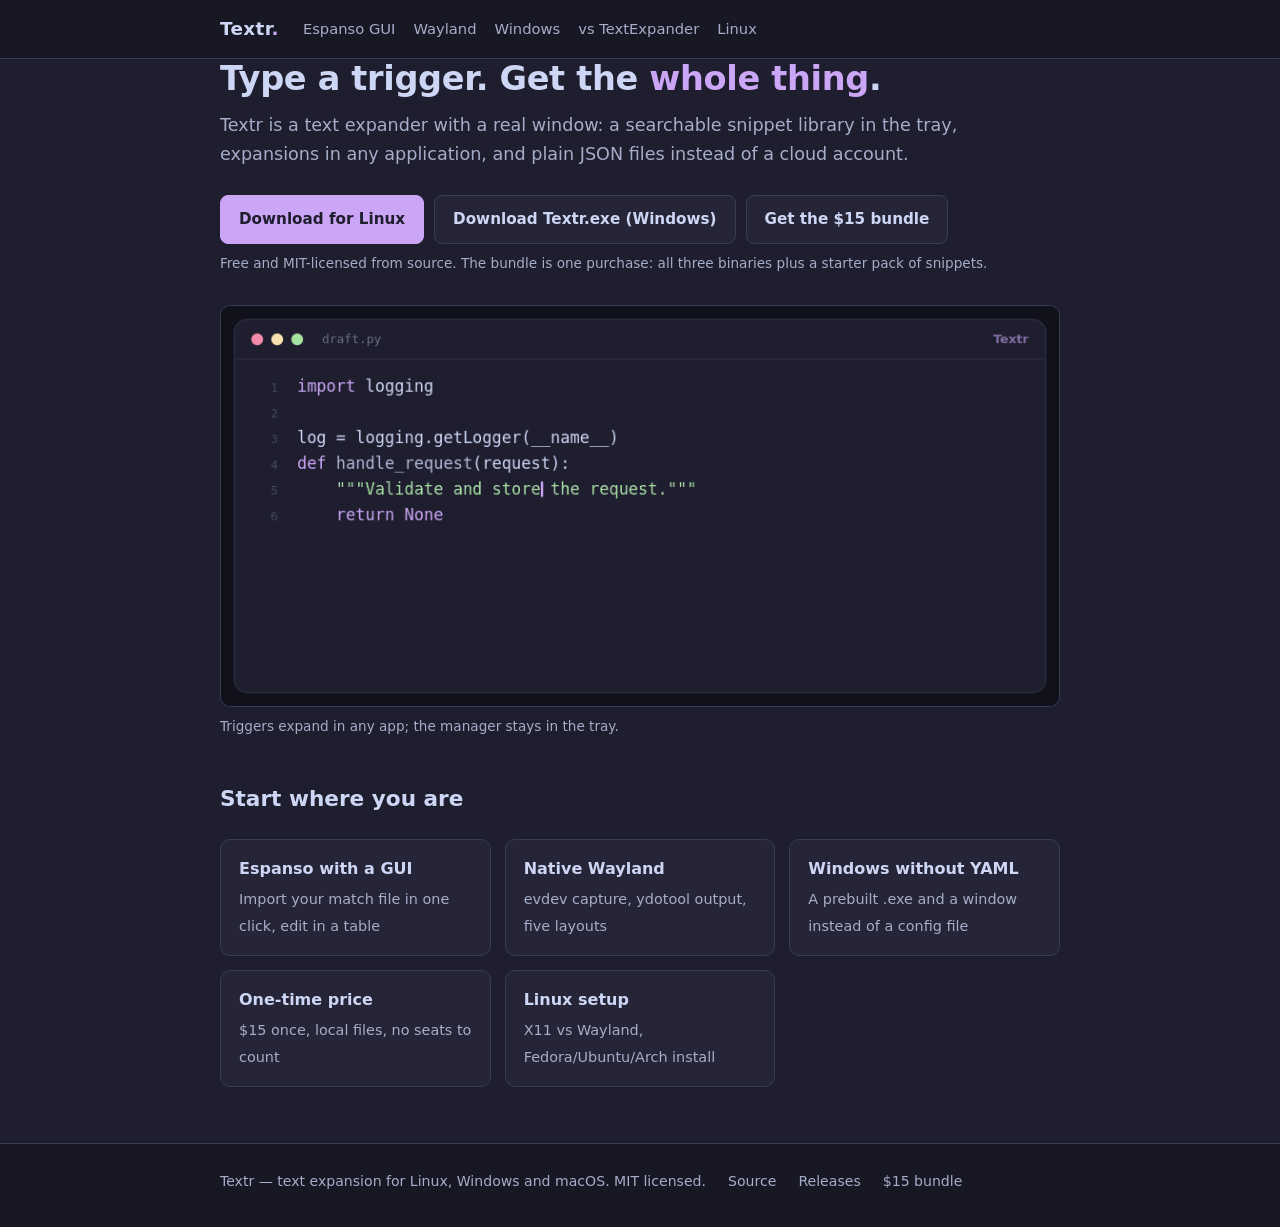
==== index.html @ 87aaef40 "Serve the landing pages from the Pages branch root Pages is enabled as a branch deploy from master, " ====
<!doctype html>
<html lang="en">
<head>
<meta charset="utf-8">
<meta name="viewport" content="width=device-width, initial-scale=1">
<title>Textr — text expansion for Linux, Windows and macOS</title>
<meta name="description" content="Type a short trigger anywhere and Textr expands it into full text, code templates or actions. A GUI, plain JSON snippet files, one-time price.">
<meta name="theme-color" content="#1e1e2e">
<link rel="stylesheet" href="style.css">
</head>
<body>
<header class="nav">
  <div class="wrap">
    <a class="brand" href="./">Textr<span>.</span></a>
    <nav>
      <a href="espanso-gui/">Espanso GUI</a>
      <a href="text-expander-wayland/">Wayland</a>
      <a href="espanso-alternative-windows/">Windows</a>
      <a href="textexpander-alternative/">vs TextExpander</a>
      <a href="text-expander-linux/">Linux</a>
    </nav>
  </div>
</header>

<main class="wrap">
  <h1>Type a trigger. Get the <em>whole thing</em>.</h1>
  <p class="lede">Textr is a text expander with a real window: a searchable snippet library in the tray, expansions in any application, and plain JSON files instead of a cloud account.</p>

  <div class="buttons">
    <a class="btn btn-primary" href="https://github.com/Landaluce/Textr/releases/latest">Download for Linux</a>
    <a class="btn" href="https://github.com/Landaluce/Textr/releases/latest">Download Textr.exe (Windows)</a>
    <a class="btn" href="https://alvaroluce.gumroad.com/l/textr">Get the $15 bundle</a>
  </div>
  <p class="hint">Free and MIT-licensed from source. The bundle is one purchase: all three binaries plus a starter pack of snippets.</p>

  <figure>
    <img src="assets/demo.gif" width="880" height="420" alt="A trigger expanding into a Python function template in an editor">
    <figcaption>Triggers expand in any app; the manager stays in the tray.</figcaption>
  </figure>

  <h2>Start where you are</h2>
  <div class="cards">
    <a class="card" href="espanso-gui/"><strong>Espanso with a GUI</strong><span>Import your match file in one click, edit in a table</span></a>
    <a class="card" href="text-expander-wayland/"><strong>Native Wayland</strong><span>evdev capture, ydotool output, five layouts</span></a>
    <a class="card" href="espanso-alternative-windows/"><strong>Windows without YAML</strong><span>A prebuilt .exe and a window instead of a config file</span></a>
    <a class="card" href="textexpander-alternative/"><strong>One-time price</strong><span>$15 once, local files, no seats to count</span></a>
    <a class="card" href="text-expander-linux/"><strong>Linux setup</strong><span>X11 vs Wayland, Fedora/Ubuntu/Arch install</span></a>
  </div>
</main>

<footer>
  <div class="wrap">
    <span>Textr — text expansion for Linux, Windows and macOS. MIT licensed.</span>
    <a href="https://github.com/Landaluce/Textr">Source</a>
    <a href="https://github.com/Landaluce/Textr/releases/latest">Releases</a>
    <a href="https://alvaroluce.gumroad.com/l/textr">$15 bundle</a>
  </div>
</footer>
</body>
</html>
---- style.css ----
:root {
  --bg: #1e1e2e;
  --bg-deep: #181825;
  --panel: #252537;
  --border: #3b3b52;
  --text: #cdd6f4;
  --muted: #a6adc8;
  --accent: #cba6f7;
  --accent-2: #89b4fa;
  --green: #a6e3a1;
  --red: #f38ba8;
}

* { box-sizing: border-box; }

html { -webkit-text-size-adjust: 100%; }

body {
  margin: 0;
  background: var(--bg);
  color: var(--text);
  font: 16px/1.65 system-ui, -apple-system, "Segoe UI", Roboto, Ubuntu, Cantarell, sans-serif;
}

.wrap { max-width: 880px; margin: 0 auto; padding: 0 20px; }

a { color: var(--accent-2); text-decoration: none; }
a:hover { text-decoration: underline; }

header.nav {
  border-bottom: 1px solid var(--border);
  background: var(--bg-deep);
  position: sticky;
  top: 0;
  z-index: 10;
}
header.nav .wrap {
  display: flex;
  align-items: center;
  gap: 24px;
  min-height: 58px;
  flex-wrap: wrap;
}
.brand {
  font-weight: 700;
  font-size: 1.15rem;
  color: var(--text);
  letter-spacing: 0.02em;
}
.brand span { color: var(--accent); }
header.nav nav { display: flex; gap: 18px; flex-wrap: wrap; font-size: 0.92rem; }
header.nav nav a { color: var(--muted); }
header.nav nav a:hover { color: var(--text); text-decoration: none; }
header.nav nav a[aria-current="page"] { color: var(--text); border-bottom: 2px solid var(--accent); padding-bottom: 2px; }

main { padding: 44px 0 20px; }

h1 {
  font-size: 2.1rem;
  line-height: 1.2;
  margin: 0 0 12px;
  letter-spacing: -0.01em;
}
h1 em { color: var(--accent); font-style: normal; }
h2 { font-size: 1.35rem; margin: 44px 0 12px; }
h3 { font-size: 1.05rem; margin: 26px 0 6px; }

.lede { font-size: 1.1rem; color: var(--muted); margin: 0 0 26px; max-width: 66ch; }

.buttons { display: flex; gap: 10px; flex-wrap: wrap; margin: 26px 0 8px; }
.btn {
  display: inline-block;
  padding: 11px 18px;
  border-radius: 8px;
  border: 1px solid var(--border);
  background: var(--panel);
  color: var(--text);
  font-weight: 600;
  font-size: 0.95rem;
}
.btn:hover { border-color: var(--accent); text-decoration: none; }
.btn-primary { background: var(--accent); border-color: var(--accent); color: #1e1e2e; }
.btn-primary:hover { background: #d7b7fb; border-color: #d7b7fb; }
.hint { color: var(--muted); font-size: 0.85rem; margin: 0 0 30px; }

figure { margin: 26px 0; }
figure img {
  display: block;
  width: 100%;
  height: auto;
  border: 1px solid var(--border);
  border-radius: 10px;
  background: var(--bg-deep);
}
figcaption { color: var(--muted); font-size: 0.85rem; margin-top: 8px; }

.table-scroll { overflow-x: auto; margin: 18px 0 8px; }
table { width: 100%; border-collapse: collapse; font-size: 0.94rem; min-width: 520px; }
th, td { text-align: left; padding: 10px 12px; border-bottom: 1px solid var(--border); vertical-align: top; }
thead th { color: var(--muted); font-weight: 600; font-size: 0.82rem; text-transform: uppercase; letter-spacing: 0.06em; }
tbody th { font-weight: 600; color: var(--text); white-space: nowrap; }
td.yes { color: var(--green); }
td.no { color: var(--red); }

.note {
  border: 1px solid var(--border);
  border-left: 3px solid var(--accent);
  background: var(--panel);
  border-radius: 8px;
  padding: 16px 18px;
  margin: 22px 0;
}
.note h2, .note h3 { margin-top: 0; }
.note ul { margin: 8px 0 0; padding-left: 20px; }
.note li { margin: 5px 0; }

ol, ul { padding-left: 22px; }
li { margin: 6px 0; }

code, pre {
  font-family: ui-monospace, SFMono-Regular, "SF Mono", Menlo, Consolas, monospace;
  font-size: 0.9em;
}
code { background: var(--bg-deep); border: 1px solid var(--border); border-radius: 4px; padding: 1px 5px; }
pre {
  background: var(--bg-deep);
  border: 1px solid var(--border);
  border-radius: 8px;
  padding: 14px 16px;
  overflow-x: auto;
}
pre code { background: none; border: 0; padding: 0; }

.cards { display: grid; grid-template-columns: repeat(auto-fit, minmax(240px, 1fr)); gap: 14px; margin: 22px 0; }
.card {
  display: block;
  border: 1px solid var(--border);
  background: var(--panel);
  border-radius: 10px;
  padding: 16px 18px;
  color: var(--text);
}
.card:hover { border-color: var(--accent); text-decoration: none; }
.card strong { display: block; margin-bottom: 4px; }
.card span { color: var(--muted); font-size: 0.9rem; }

footer {
  border-top: 1px solid var(--border);
  background: var(--bg-deep);
  color: var(--muted);
  font-size: 0.88rem;
  margin-top: 56px;
  padding: 26px 0 34px;
}
footer .wrap { display: flex; gap: 10px 22px; flex-wrap: wrap; }
footer a { color: var(--muted); }
footer a:hover { color: var(--text); }

@media (max-width: 560px) {
  h1 { font-size: 1.7rem; }
  main { padding-top: 30px; }
  .btn { width: 100%; text-align: center; }
}
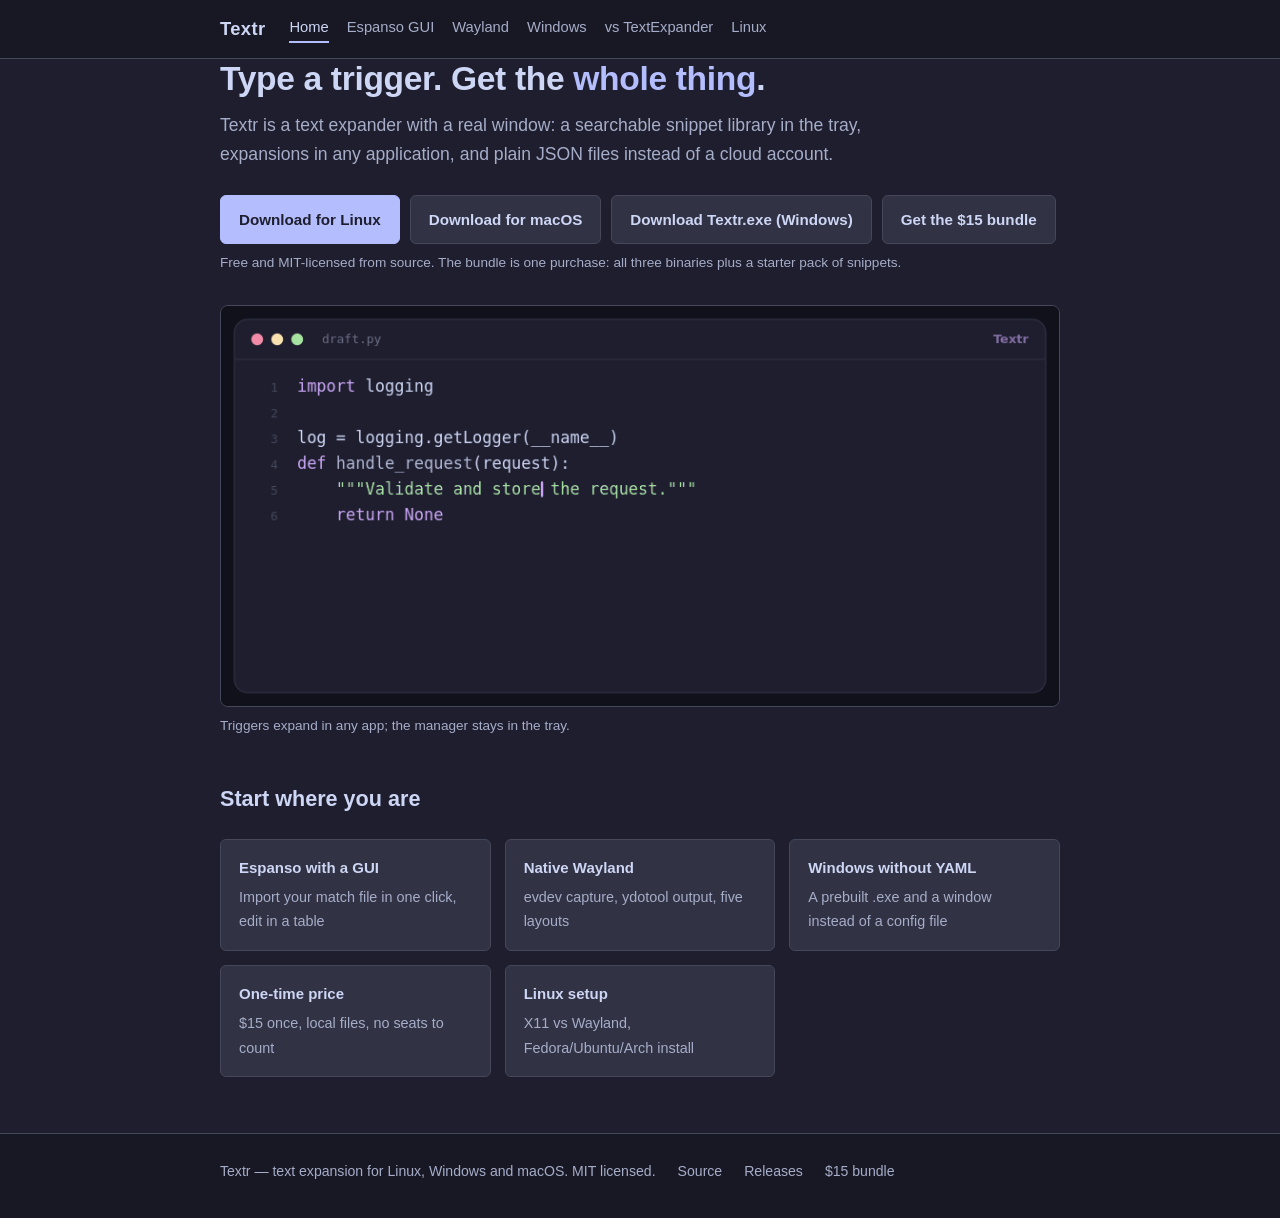
==== commit 592b7673: "Add a macOS download and Home link, and match the app's theme tokens The macOS build had no button a" ====
--- a/index.html
+++ b/index.html
@@ -6,13 +6,16 @@
 <title>Textr — text expansion for Linux, Windows and macOS</title>
 <meta name="description" content="Type a short trigger anywhere and Textr expands it into full text, code templates or actions. A GUI, plain JSON snippet files, one-time price.">
 <meta name="theme-color" content="#1e1e2e">
-<link rel="stylesheet" href="style.css">
+<meta name="color-scheme" content="dark">
+<style>html{background:#1e1e2e;color:#cdd6f4}</style>
+<link rel="stylesheet" href="style.css?v=2">
 </head>
 <body>
 <header class="nav">
   <div class="wrap">
-    <a class="brand" href="./">Textr<span>.</span></a>
+    <a class="brand" href="./">Textr</a>
     <nav>
+      <a href="./" aria-current="page">Home</a>
       <a href="espanso-gui/">Espanso GUI</a>
       <a href="text-expander-wayland/">Wayland</a>
       <a href="espanso-alternative-windows/">Windows</a>
@@ -28,6 +31,7 @@
 
   <div class="buttons">
     <a class="btn btn-primary" href="https://github.com/Landaluce/Textr/releases/latest">Download for Linux</a>
+    <a class="btn" href="https://github.com/Landaluce/Textr/releases/latest">Download for macOS</a>
     <a class="btn" href="https://github.com/Landaluce/Textr/releases/latest">Download Textr.exe (Windows)</a>
     <a class="btn" href="https://alvaroluce.gumroad.com/l/textr">Get the $15 bundle</a>
   </div>
--- a/style.css
+++ b/style.css
@@ -1,30 +1,40 @@
+/* Palette mirrors Textr's own stylesheet.py (Catppuccin Mocha):
+   base #1e1e2e, mantle #181825, surface0 #313244, surface1 #45475a,
+   text #cdd6f4, subtext0 #a6adc8, lavender #b4befe, blue #89b4fa. */
+
 :root {
-  --bg: #1e1e2e;
-  --bg-deep: #181825;
-  --panel: #252537;
-  --border: #3b3b52;
+  --bg: #1e1e2e;       /* base, same as QWidget background */
+  --bg-deep: #181825;  /* mantle, used for header/footer/code */
+  --panel: #313244;    /* surface0, same as the app's buttons/panels */
+  --border: #45475a;   /* surface1, same as QGroupBox borders */
   --text: #cdd6f4;
   --muted: #a6adc8;
-  --accent: #cba6f7;
-  --accent-2: #89b4fa;
+  --accent: #b4befe;   /* lavender: the app's single primary action colour */
+  --link: #89b4fa;
   --green: #a6e3a1;
   --red: #f38ba8;
 }
 
 * { box-sizing: border-box; }
 
-html { -webkit-text-size-adjust: 100%; }
+html {
+  -webkit-text-size-adjust: 100%;
+  background: var(--bg);
+  color-scheme: dark;
+}
 
 body {
   margin: 0;
   background: var(--bg);
   color: var(--text);
-  font: 16px/1.65 system-ui, -apple-system, "Segoe UI", Roboto, Ubuntu, Cantarell, sans-serif;
+  font-family: "Segoe UI", "Ubuntu", "Noto Sans", Arial, system-ui, sans-serif;
+  font-size: 15px;
+  line-height: 1.65;
 }
 
 .wrap { max-width: 880px; margin: 0 auto; padding: 0 20px; }
 
-a { color: var(--accent-2); text-decoration: none; }
+a { color: var(--link); text-decoration: none; }
 a:hover { text-decoration: underline; }
 
 header.nav {
@@ -47,7 +57,6 @@
   color: var(--text);
   letter-spacing: 0.02em;
 }
-.brand span { color: var(--accent); }
 header.nav nav { display: flex; gap: 18px; flex-wrap: wrap; font-size: 0.92rem; }
 header.nav nav a { color: var(--muted); }
 header.nav nav a:hover { color: var(--text); text-decoration: none; }
@@ -71,7 +80,7 @@
 .btn {
   display: inline-block;
   padding: 11px 18px;
-  border-radius: 8px;
+  border-radius: 6px;
   border: 1px solid var(--border);
   background: var(--panel);
   color: var(--text);
@@ -80,7 +89,7 @@
 }
 .btn:hover { border-color: var(--accent); text-decoration: none; }
 .btn-primary { background: var(--accent); border-color: var(--accent); color: #1e1e2e; }
-.btn-primary:hover { background: #d7b7fb; border-color: #d7b7fb; }
+.btn-primary:hover { background: #c7d0fe; border-color: #c7d0fe; }
 .hint { color: var(--muted); font-size: 0.85rem; margin: 0 0 30px; }
 
 figure { margin: 26px 0; }
@@ -89,7 +98,7 @@
   width: 100%;
   height: auto;
   border: 1px solid var(--border);
-  border-radius: 10px;
+  border-radius: 8px;
   background: var(--bg-deep);
 }
 figcaption { color: var(--muted); font-size: 0.85rem; margin-top: 8px; }
@@ -106,7 +115,7 @@
   border: 1px solid var(--border);
   border-left: 3px solid var(--accent);
   background: var(--panel);
-  border-radius: 8px;
+  border-radius: 6px;
   padding: 16px 18px;
   margin: 22px 0;
 }
@@ -121,11 +130,17 @@
   font-family: ui-monospace, SFMono-Regular, "SF Mono", Menlo, Consolas, monospace;
   font-size: 0.9em;
 }
-code { background: var(--bg-deep); border: 1px solid var(--border); border-radius: 4px; padding: 1px 5px; }
+code {
+  background: var(--bg-deep);
+  border: 1px solid var(--border);
+  border-radius: 4px;
+  padding: 1px 5px;
+  color: var(--text);
+}
 pre {
   background: var(--bg-deep);
   border: 1px solid var(--border);
-  border-radius: 8px;
+  border-radius: 6px;
   padding: 14px 16px;
   overflow-x: auto;
 }
@@ -136,7 +151,7 @@
   display: block;
   border: 1px solid var(--border);
   background: var(--panel);
-  border-radius: 10px;
+  border-radius: 6px;
   padding: 16px 18px;
   color: var(--text);
 }
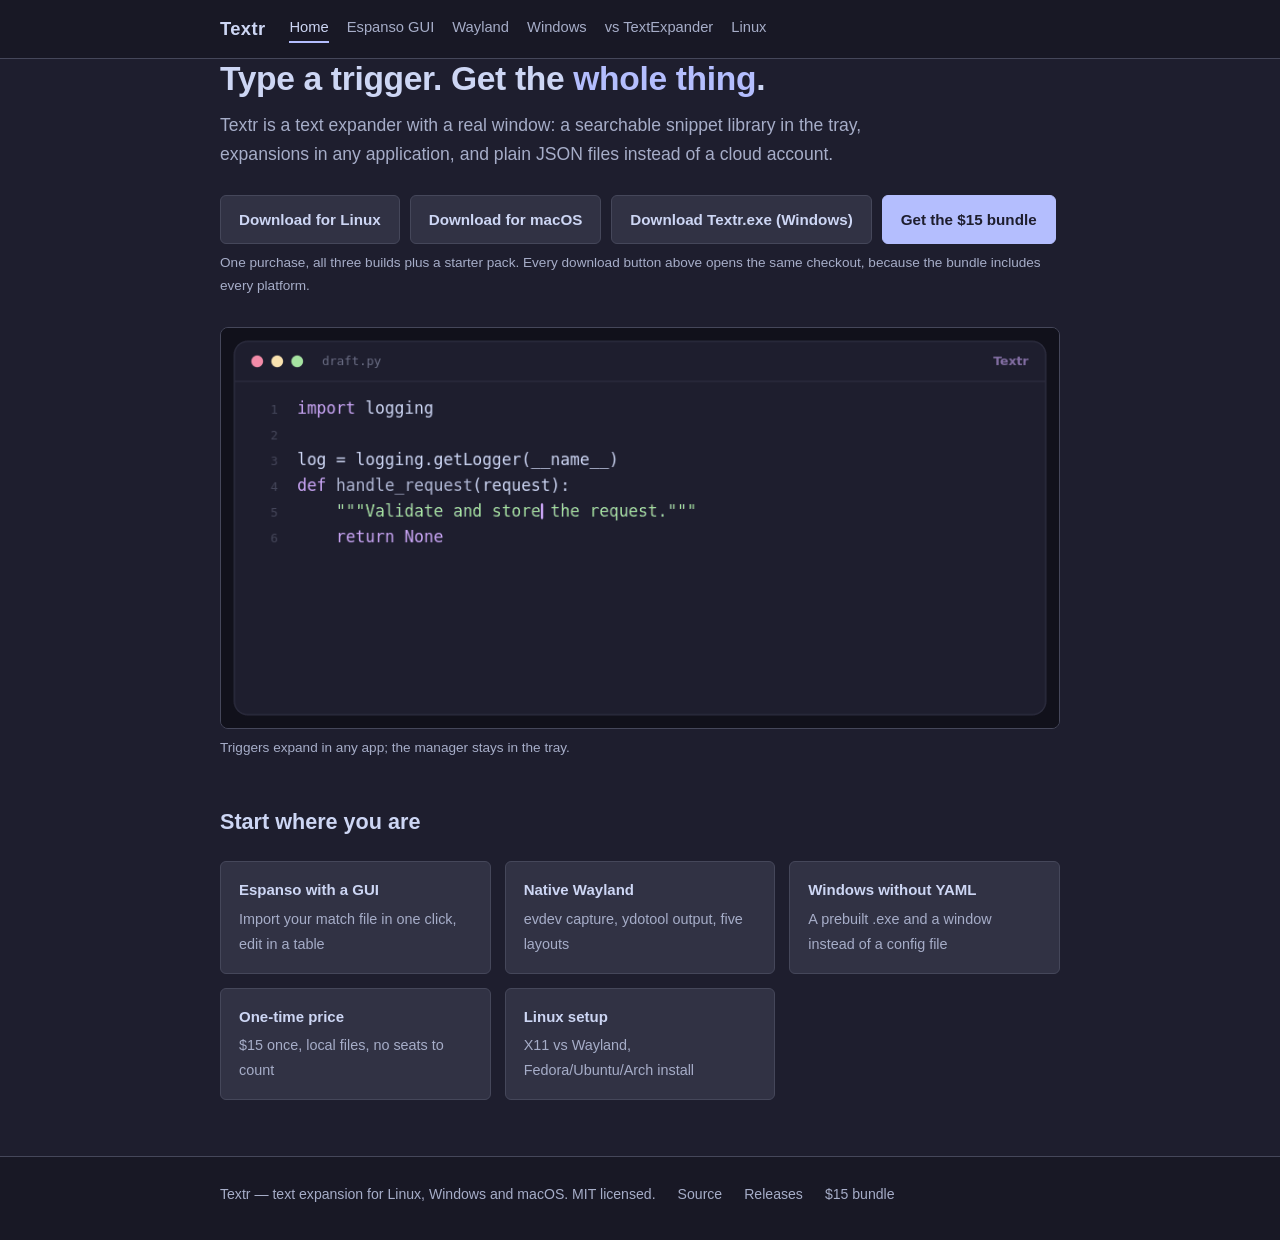
==== commit cde416c5: "Send every download button to the paid bundle The Linux, macOS and Windows buttons pointed at the fr" ====
--- a/index.html
+++ b/index.html
@@ -30,12 +30,12 @@
   <p class="lede">Textr is a text expander with a real window: a searchable snippet library in the tray, expansions in any application, and plain JSON files instead of a cloud account.</p>
 
   <div class="buttons">
-    <a class="btn btn-primary" href="https://github.com/Landaluce/Textr/releases/latest">Download for Linux</a>
-    <a class="btn" href="https://github.com/Landaluce/Textr/releases/latest">Download for macOS</a>
-    <a class="btn" href="https://github.com/Landaluce/Textr/releases/latest">Download Textr.exe (Windows)</a>
-    <a class="btn" href="https://alvaroluce.gumroad.com/l/textr">Get the $15 bundle</a>
+    <a class="btn" href="https://alvaroluce.gumroad.com/l/textr">Download for Linux</a>
+    <a class="btn" href="https://alvaroluce.gumroad.com/l/textr">Download for macOS</a>
+    <a class="btn" href="https://alvaroluce.gumroad.com/l/textr">Download Textr.exe (Windows)</a>
+    <a class="btn btn-primary" href="https://alvaroluce.gumroad.com/l/textr">Get the $15 bundle</a>
   </div>
-  <p class="hint">Free and MIT-licensed from source. The bundle is one purchase: all three binaries plus a starter pack of snippets.</p>
+  <p class="hint">One purchase, all three builds plus a starter pack. Every download button above opens the same checkout, because the bundle includes every platform.</p>
 
   <figure>
     <img src="assets/demo.gif" width="880" height="420" alt="A trigger expanding into a Python function template in an editor">
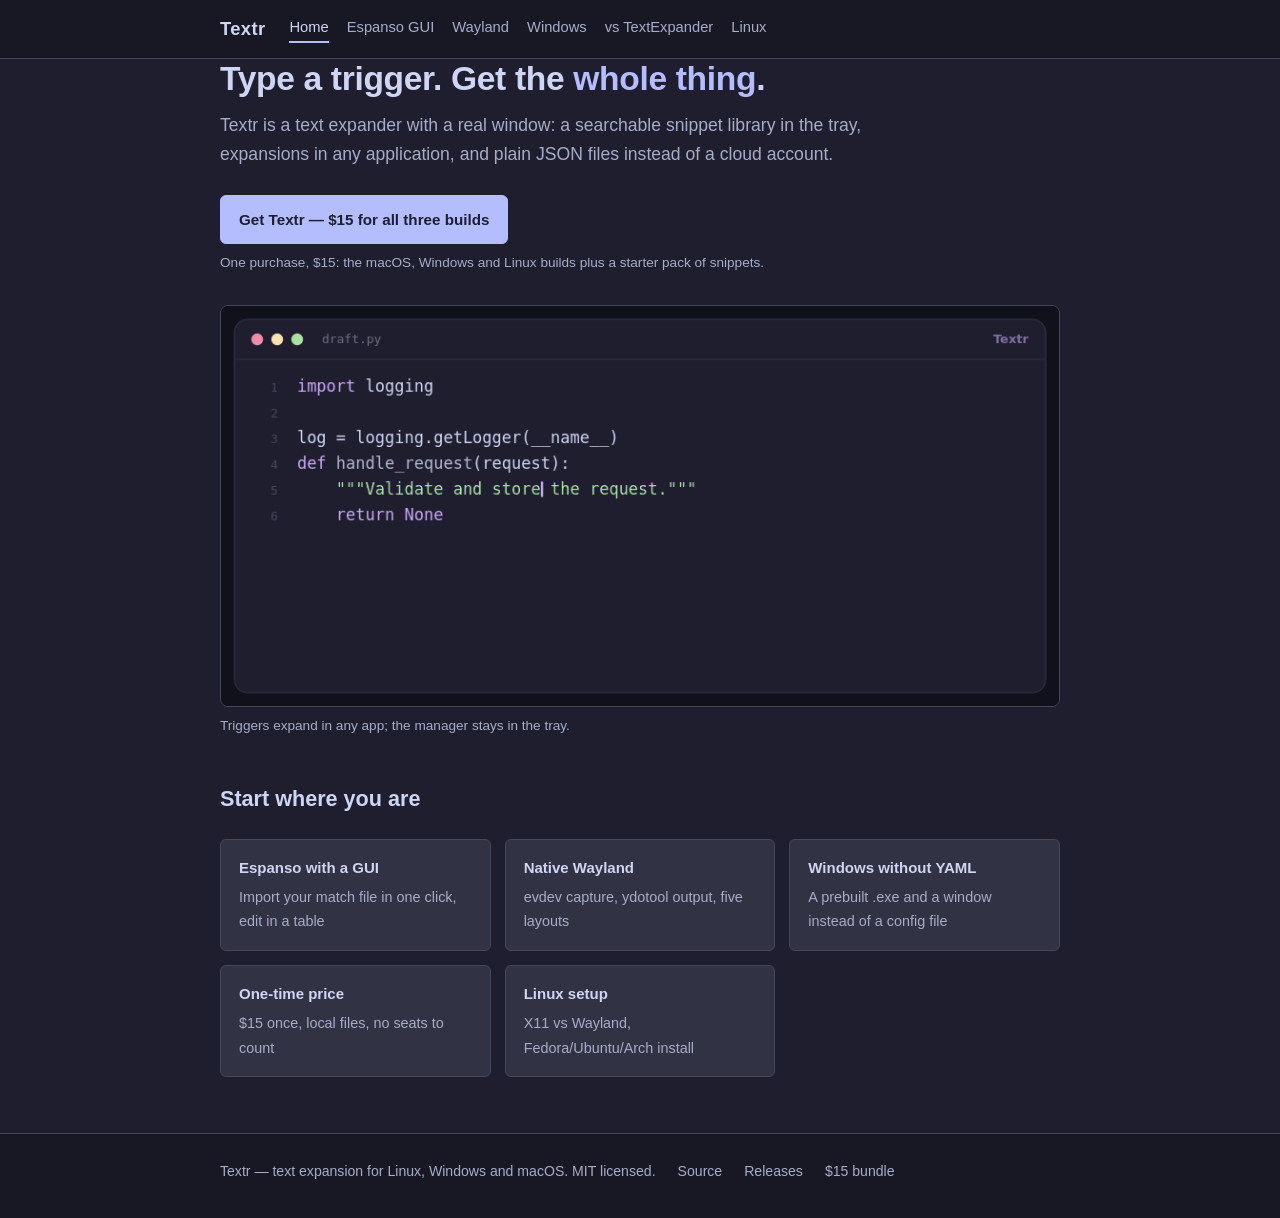
==== commit 79a45841: "Collapse four identical buttons into one call to action All four buttons per page opened the same Gu" ====
--- a/index.html
+++ b/index.html
@@ -30,12 +30,9 @@
   <p class="lede">Textr is a text expander with a real window: a searchable snippet library in the tray, expansions in any application, and plain JSON files instead of a cloud account.</p>
 
   <div class="buttons">
-    <a class="btn" href="https://alvaroluce.gumroad.com/l/textr">Download for Linux</a>
-    <a class="btn" href="https://alvaroluce.gumroad.com/l/textr">Download for macOS</a>
-    <a class="btn" href="https://alvaroluce.gumroad.com/l/textr">Download Textr.exe (Windows)</a>
-    <a class="btn btn-primary" href="https://alvaroluce.gumroad.com/l/textr">Get the $15 bundle</a>
+    <a class="btn btn-primary" href="https://alvaroluce.gumroad.com/l/textr">Get Textr — $15 for all three builds</a>
   </div>
-  <p class="hint">One purchase, all three builds plus a starter pack. Every download button above opens the same checkout, because the bundle includes every platform.</p>
+  <p class="hint">One purchase, $15: the macOS, Windows and Linux builds plus a starter pack of snippets.</p>
 
   <figure>
     <img src="assets/demo.gif" width="880" height="420" alt="A trigger expanding into a Python function template in an editor">
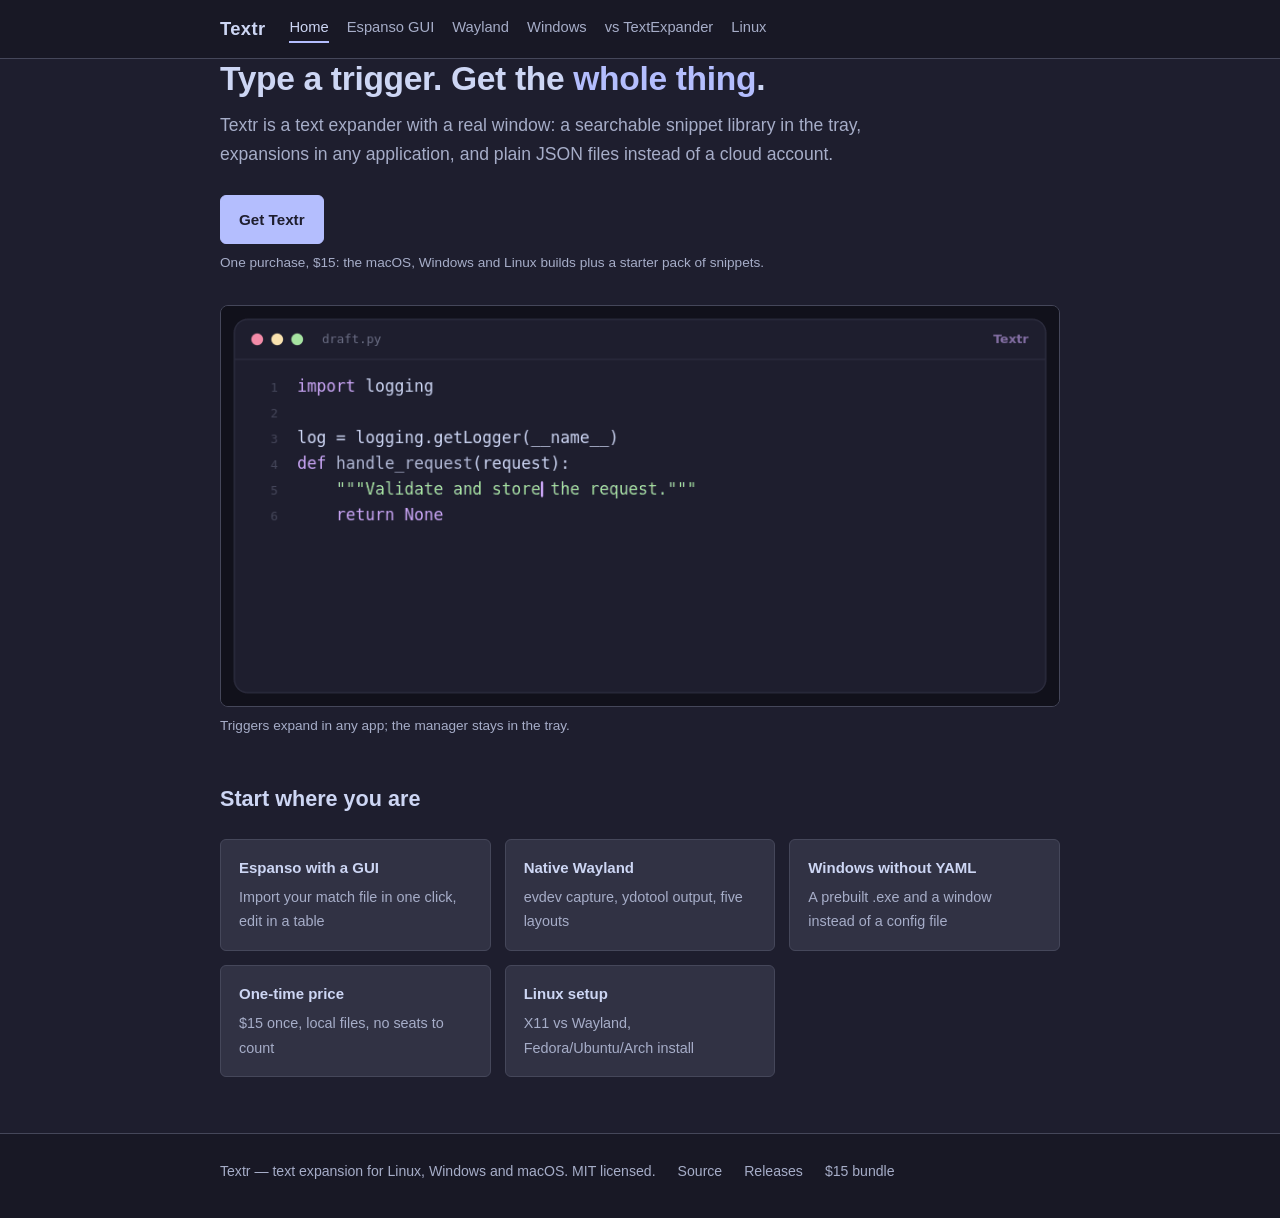
==== commit 9abe2b12: "Shorten the call to action to "Get Textr" The button spent its space on price and platform, which th" ====
--- a/index.html
+++ b/index.html
@@ -30,7 +30,7 @@
   <p class="lede">Textr is a text expander with a real window: a searchable snippet library in the tray, expansions in any application, and plain JSON files instead of a cloud account.</p>
 
   <div class="buttons">
-    <a class="btn btn-primary" href="https://alvaroluce.gumroad.com/l/textr">Get Textr — $15 for all three builds</a>
+    <a class="btn btn-primary" href="https://alvaroluce.gumroad.com/l/textr">Get Textr</a>
   </div>
   <p class="hint">One purchase, $15: the macOS, Windows and Linux builds plus a starter pack of snippets.</p>
 
